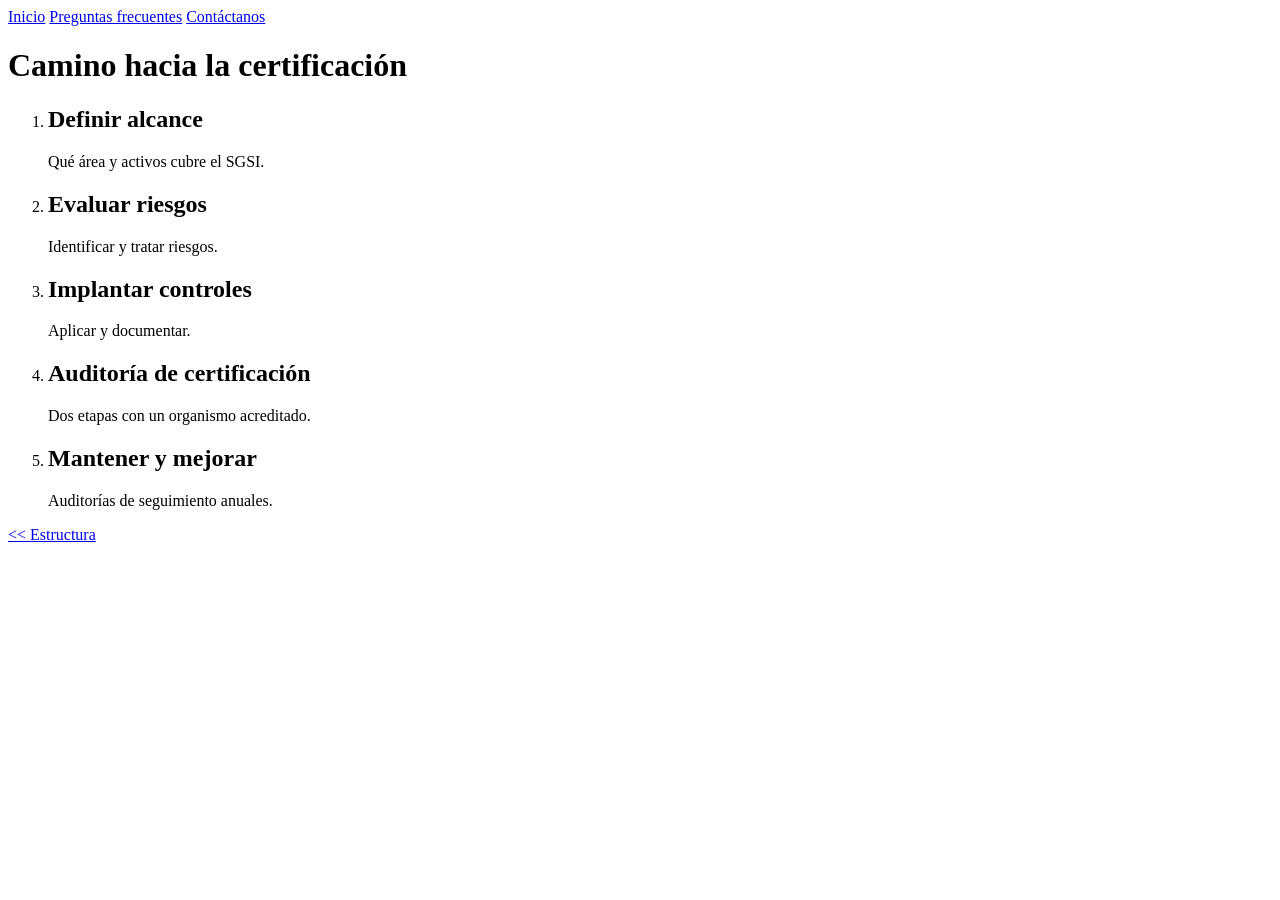
==== certificacion.html @ cd24d399 "Add files via upload" ====
<!DOCTYPE html>
<html lang="es">
<head>
  <meta charset="UTF-8">
  <meta name="viewport" content="width=device-width, initial-scale=1.0">
  <title>Certificación | ISO/IEC 27001</title>
</head>
<body>
  <header>
    <nav>
      <a href="index.html">Inicio</a>
      <a href="preguntas-frecuentes.html">Preguntas frecuentes</a>
      <a href="contacto.html">Contáctanos</a>
    </nav>
  </header>

  <main>
    <h1>Camino hacia la certificación</h1>

    <ol>
      <li>
        <h2>Definir alcance</h2>
        <p>Qué área y activos cubre el SGSI.</p>
      </li>
      <li>
        <h2>Evaluar riesgos</h2>
        <p>Identificar y tratar riesgos.</p>
      </li>
      <li>
        <h2>Implantar controles</h2>
        <p>Aplicar y documentar.</p>
      </li>
      <li>
        <h2>Auditoría de certificación</h2>
        <p>Dos etapas con un organismo acreditado.</p>
      </li>
      <li>
        <h2>Mantener y mejorar</h2>
        <p>Auditorías de seguimiento anuales.</p>
      </li>
    </ol>
  </main>

  <footer>
    <a href="estructura.html">&lt;&lt; Estructura</a>
  </footer>
</body>
</html>
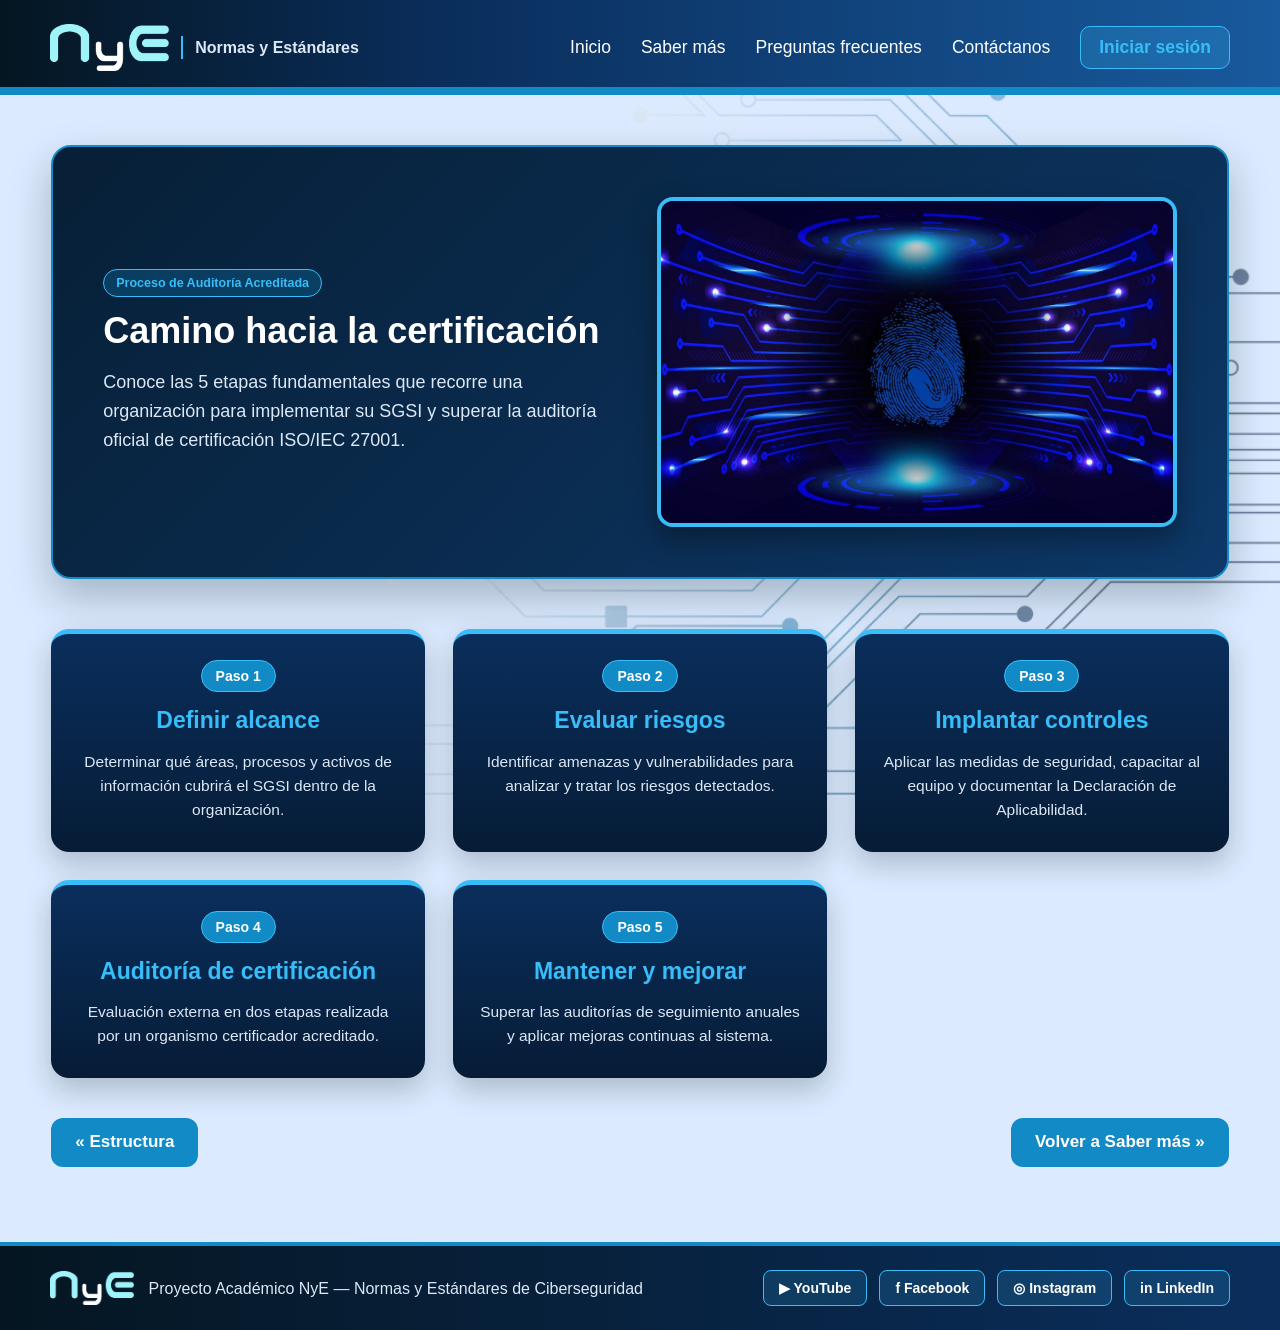
==== commit 60af4756: "Add files via upload" ====
--- a/certificacion.html
+++ b/certificacion.html
@@ -3,46 +3,81 @@
 <head>
   <meta charset="UTF-8">
   <meta name="viewport" content="width=device-width, initial-scale=1.0">
-  <title>Certificación | ISO/IEC 27001</title>
+  <title>Certificación | ISO/IEC 27001 - NyE</title>
+  <link rel="stylesheet" href="css/styles.css">
 </head>
-<body>
+<body class="bg-que-es">
   <header>
-    <nav>
+    <a href="index.html" class="logo">
+      <img src="img/logo.png" alt="Logo NyE">
+      <span class="logo-texto">Normas y Estándares</span>
+    </a>
+    <nav class="enlaces-menu">
       <a href="index.html">Inicio</a>
+      <a href="saber-mas.html">Saber más</a>
       <a href="preguntas-frecuentes.html">Preguntas frecuentes</a>
       <a href="contacto.html">Contáctanos</a>
+      <a href="login.html" class="btn-login-menu">Iniciar sesión</a>
     </nav>
   </header>
 
   <main>
-    <h1>Camino hacia la certificación</h1>
+    <section class="hero-section">
+      <div>
+        <span class="etiqueta">Proceso de Auditoría Acreditada</span>
+        <h1>Camino hacia la certificación</h1>
+        <p>Conoce las 5 etapas fundamentales que recorre una organización para implementar su SGSI y superar la auditoría oficial de certificación ISO/IEC 27001.</p>
+      </div>
+      <!-- ESPACIO PARA IMAGEN EN CERTIFICACIÓN -->
+      <div class="marco-imagen">
+        <img src="img/certificacion-iso.jpg" alt="Certificación ISO 27001" onerror="this.src='img/ciberseguridad-huella.jpg'">
+      </div>
+    </section>
 
-    <ol>
-      <li>
+    <ol class="lista-pasos">
+      <li class="pilar-card">
         <h2>Definir alcance</h2>
-        <p>Qué área y activos cubre el SGSI.</p>
+        <p>Determinar qué áreas, procesos y activos de información cubrirá el SGSI dentro de la organización.</p>
       </li>
-      <li>
+      <li class="pilar-card">
         <h2>Evaluar riesgos</h2>
-        <p>Identificar y tratar riesgos.</p>
+        <p>Identificar amenazas y vulnerabilidades para analizar y tratar los riesgos detectados.</p>
       </li>
-      <li>
+      <li class="pilar-card">
         <h2>Implantar controles</h2>
-        <p>Aplicar y documentar.</p>
+        <p>Aplicar las medidas de seguridad, capacitar al equipo y documentar la Declaración de Aplicabilidad.</p>
       </li>
-      <li>
+      <li class="pilar-card">
         <h2>Auditoría de certificación</h2>
-        <p>Dos etapas con un organismo acreditado.</p>
+        <p>Evaluación externa en dos etapas realizada por un organismo certificador acreditado.</p>
       </li>
-      <li>
+      <li class="pilar-card">
         <h2>Mantener y mejorar</h2>
-        <p>Auditorías de seguimiento anuales.</p>
+        <p>Superar las auditorías de seguimiento anuales y aplicar mejoras continuas al sistema.</p>
       </li>
     </ol>
+
+    <div class="nav-subpagina">
+      <a href="estructura.html" class="btn-atras">&laquo; Estructura</a>
+      <a href="saber-mas.html" class="btn-atras">Volver a Saber más &raquo;</a>
+    </div>
   </main>
 
-  <footer>
-    <a href="estructura.html">&lt;&lt; Estructura</a>
+  <footer class="pie-pagina">
+    <div class="footer-contenido">
+      <div class="footer-marca">
+        <img src="img/logo.png" alt="Logo NyE">
+        <p>Proyecto Académico NyE — Normas y Estándares de Ciberseguridad</p>
+      </div>
+      <div class="footer-redes">
+        <a href="https://youtube.com" target="_blank" rel="noopener">▶ YouTube</a>
+        <a href="https://facebook.com" target="_blank" rel="noopener">f Facebook</a>
+        <a href="https://instagram.com" target="_blank" rel="noopener">◎ Instagram</a>
+        <a href="https://linkedin.com" target="_blank" rel="noopener">in LinkedIn</a>
+      </div>
+    </div>
   </footer>
+
+  <script src="javascript/script.js"></script>
 </body>
-</html>
+</html>
--- a/css/styles.css
+++ b/css/styles.css
@@ -0,0 +1,355 @@
+/* ==========================================================================
+   ARCHIVO: css/styles.css (Sin verde + Sin blanco cansado + Fácil de personalizar)
+   ========================================================================== */
+:root {
+    /* Colores base originales que te gustaron */
+    --azul-oscuro: #051622;
+    --azul-profundo: #071f36;
+    --azul-marino: #0a2e5c;
+    --azul-card: #0d3868;
+    --cian-borde: #118AC5;
+    --cian-brillante: #38bdf8;
+    --blanco: #ffffff;
+    --texto-claro: #dce8f5;
+    --fondo-claro: #dbeafe; /* Fondo general celeste-grisáceo suave (menos blanco) */
+
+    /* ======================================================================
+       ZONA PARA PROBAR COLORES DE CUADROS (Login, Registro, Contacto, FAQ)
+       Cambia estos 4 valores para probar los ejemplos que te dejé abajo:
+       ====================================================================== */
+    --fondo-caja: linear-gradient(135deg, #0c3559 0%, #134e80 100%); /* Azul cian intermedio */
+    --fondo-subcaja: rgba(5, 22, 34, 0.45);  /* Cuadros internos */
+    --texto-caja: #ffffff;                   /* Color de letra dentro del cuadro */
+    --texto-secundario-caja: #bae6fd;        /* Color de subtítulos/párrafos del cuadro */
+
+    --fuente: "Inter", "Segoe UI", Roboto, Arial, sans-serif;
+}
+
+* { box-sizing: border-box; margin: 0; padding: 0; }
+
+body {
+    font-family: var(--fuente);
+    background-color: var(--fondo-claro);
+    color: #0f172a;
+    line-height: 1.45;
+    min-height: 100vh;
+    display: flex;
+    flex-direction: column;
+}
+
+a { color: inherit; text-decoration: none; }
+img { display: block; max-width: 100%; }
+ul, ol { list-style: none; }
+
+/* 1. FONDOS DE PÁGINA (Con velo celeste suave para que el fondo nunca sea blanco brillante) */
+body.bg-que-es {
+    background: linear-gradient(rgba(219, 234, 254, 0.45), rgba(219, 234, 254, 0.45)),
+                var(--fondo-claro) url('../img/fondo-que-es.png') no-repeat right center / 85% fixed;
+}
+body.bg-saber-mas {
+    background: linear-gradient(rgba(203, 225, 246, 0.55), rgba(203, 225, 246, 0.55)),
+                var(--fondo-claro) url('../img/fondo-saber-mas.jpg') no-repeat center center / cover fixed;
+}
+body.bg-oscuro {
+    background: linear-gradient(rgba(5, 22, 34, 0.82), rgba(7, 31, 54, 0.9)),
+                url('../img/fondo oscuro.jpg') no-repeat center center / cover fixed;
+    color: var(--blanco);
+}
+
+/* 2. CABECERA / HEADER UNIFICADO (De vuelta al estilo Cian original sin verde) */
+header {
+    height: 95px;
+    padding: 0 50px;
+    background: linear-gradient(to right, #051622 0%, #0a2e5c 35%, #185a9d 100%);
+    position: relative;
+    display: flex;
+    align-items: center;
+    justify-content: space-between;
+}
+header::after {
+    content: "";
+    position: absolute;
+    bottom: 0; left: 0; width: 100%; height: 8px;
+    background: var(--cian-borde);
+}
+header .logo { display: flex; align-items: center; height: 48px; gap: 12px; }
+header .logo img { height: 100%; width: auto; object-fit: contain; }
+header .logo-texto {
+    font-size: 16px; font-weight: 600; color: var(--texto-claro);
+    border-left: 2px solid var(--cian-brillante); padding-left: 12px;
+}
+header .enlaces-menu { display: flex; align-items: center; gap: 30px; }
+header .enlaces-menu a { font-size: 17.5px; font-weight: 500; color: var(--blanco); transition: 0.3s; }
+header .enlaces-menu a.activo { color: var(--cian-brillante); font-weight: 700; }
+
+/* Botón Iniciar Sesión en Cian/Azul (como el estilo anterior) */
+header .enlaces-menu a.btn-login-menu {
+    background: rgba(56, 189, 248, 0.2);
+    border: 1.5px solid var(--cian-brillante);
+    color: var(--cian-brillante);
+    padding: 8px 18px;
+    border-radius: 10px;
+    font-weight: 700;
+}
+header .enlaces-menu a.btn-login-menu:hover {
+    background: var(--cian-borde);
+    color: var(--blanco) !important;
+}
+
+/* 3. LAYOUT GENERAL Y HERO */
+main { flex: 1; width: 100%; padding: 50px 0 40px 0; }
+
+.hero-section {
+    max-width: 1250px; width: 92%; margin: 0 auto 50px auto;
+    background: linear-gradient(135deg, #071f36 0%, #0d3868 100%);
+    border-radius: 20px; padding: 50px;
+    display: grid; grid-template-columns: 1fr 520px; gap: 45px; align-items: center;
+    box-shadow: 0 18px 40px rgba(5, 22, 34, 0.25);
+    border: 2px solid var(--cian-borde);
+}
+.hero-section h1 { font-size: 36px; color: var(--blanco); margin-bottom: 16px; line-height: 1.2; }
+.hero-section .subtitulo-hero { font-size: 19px; color: var(--cian-brillante); font-weight: 700; margin-bottom: 14px; }
+.hero-section p { font-size: 18px; color: var(--texto-claro); line-height: 1.6; }
+
+.video-container, .marco-imagen {
+    width: 100%; height: 330px; background: var(--azul-oscuro);
+    border: 4px solid var(--cian-brillante); border-radius: 16px;
+    overflow: hidden; box-shadow: 0 12px 28px rgba(0, 0, 0, 0.35);
+}
+.video-container iframe, .marco-imagen img { width: 100%; height: 100%; object-fit: cover; border: none; }
+
+/* 4. PÁGINA SABER MÁS */
+main.layout-saber-mas {
+    display: grid; grid-template-columns: 53% 47%;
+    max-width: 1250px; margin: 50px auto; padding: 0 40px; gap: 40px; align-items: center;
+}
+.tarjeta-info {
+    background: linear-gradient(135deg, #071f36 0%, #0a2e5c 55%, #0d3868 100%);
+    max-width: 580px; min-height: 480px; padding: 70px 45px 45px;
+    border-radius: 28px; border: 2px solid var(--cian-borde);
+    box-shadow: 0 20px 45px rgba(10, 46, 92, 0.28);
+}
+.tarjeta-info h1 { font-size: 33px; color: var(--blanco); margin-bottom: 35px; line-height: 1.25; }
+.tarjeta-info p { font-size: 20px; color: var(--texto-claro); line-height: 1.55; margin-bottom: 18px; }
+.menu-lateral { display: flex; justify-content: center; }
+.nav-botones ul { display: flex; flex-direction: column; gap: 55px; }
+.btn-azul {
+    display: flex; align-items: center; justify-content: center;
+    width: 250px; height: 70px; font-size: 22px; font-weight: 600; color: var(--blanco);
+    background: linear-gradient(135deg, #0a2e5c 0%, #154c8a 100%);
+    border-radius: 20px; border: 1px solid rgba(56, 189, 248, 0.35);
+    border-left: 6px solid var(--cian-brillante);
+    box-shadow: 0 12px 25px rgba(10, 46, 92, 0.25);
+}
+
+/* 5. TARJETAS REUTILIZABLES (Pilares, Estándares, Cláusulas) */
+.titulo-seccion {
+    max-width: 1250px; width: 92%; margin: 0 auto 26px auto;
+    border-left: 6px solid var(--cian-borde); padding-left: 16px;
+}
+.titulo-seccion h2 { font-size: 28px; color: var(--azul-profundo); }
+.titulo-seccion p { font-size: 16px; color: #1e293b; }
+body.bg-oscuro .titulo-seccion h2 { color: var(--blanco); }
+body.bg-oscuro .titulo-seccion p { color: var(--texto-claro); }
+
+.pillars-section, .grid-3 {
+    display: grid; grid-template-columns: repeat(3, 1fr); gap: 34px;
+    max-width: 1250px; width: 92%; margin: 0 auto 50px auto;
+}
+.pilar-card {
+    background: linear-gradient(180deg, #0a2e5c 0%, #061c36 100%);
+    padding: 30px 26px; border-radius: 18px;
+    border-top: 5px solid var(--cian-brillante);
+    box-shadow: 0 12px 28px rgba(5, 22, 34, 0.22);
+    text-align: center; color: var(--blanco);
+}
+.pilar-card h2, .pilar-card h3 { font-size: 23px; color: var(--cian-brillante); margin-bottom: 12px; }
+.pilar-card p { font-size: 15.5px; color: var(--texto-claro); line-height: 1.55; }
+
+.img-tarjeta {
+    width: 100%; height: 155px; border-radius: 12px; overflow: hidden;
+    margin-bottom: 16px; border: 2px solid rgba(56, 189, 248, 0.4); background: var(--azul-oscuro);
+}
+.img-tarjeta img { width: 100%; height: 100%; object-fit: cover; }
+
+/* Etiquetas en Cian (sin verde) */
+.etiqueta {
+    display: inline-block; background: rgba(17, 138, 197, 0.25);
+    border: 1px solid var(--cian-brillante); color: var(--cian-brillante);
+    font-size: 12.5px; font-weight: 700; padding: 4px 12px; border-radius: 99px; margin-bottom: 12px;
+}
+
+/* 6. CUADROS PERSONALIZABLES (Importancia, Login, Registro, Contacto) */
+.caja-clara {
+    background: var(--fondo-caja);
+    color: var(--texto-caja);
+    border-radius: 20px; padding: 38px;
+    border: 2px solid var(--cian-borde);
+    border-top: 5px solid var(--cian-brillante);
+    box-shadow: 0 18px 40px rgba(5, 22, 34, 0.3);
+}
+/* Fuerza que los títulos y párrafos dentro de .caja-clara usen el color de la paleta */
+.caja-clara h1, .caja-clara h2, .caja-clara h3 { color: var(--cian-brillante) !important; }
+.caja-clara p, .caja-clara ul { color: var(--texto-secundario-caja) !important; }
+.caja-clara a { color: var(--cian-brillante) !important; }
+
+.bloque-ancho { max-width: 1250px; width: 92%; margin: 0 auto 45px auto; }
+.grid-beneficios { display: grid; grid-template-columns: repeat(2, 1fr); gap: 20px; margin-top: 22px; }
+.item-beneficio {
+    background: var(--fondo-subcaja);
+    border-left: 5px solid var(--cian-brillante);
+    padding: 16px 20px; border-radius: 10px;
+}
+.item-beneficio strong { display: block; color: var(--cian-brillante); font-size: 17px; margin-bottom: 4px; }
+.item-beneficio span { font-size: 15px; color: var(--texto-claro); }
+
+/* 7. GRILLAS DE ESTRUCTURA Y CERTIFICACIÓN */
+.grid-clausulas {
+    max-width: 1250px; width: 92%; margin: 0 auto 40px auto;
+    display: flex; flex-wrap: wrap; justify-content: center; gap: 24px;
+}
+.grid-clausulas .pilar-card { flex: 0 0 calc((100% - 72px) / 4); min-width: 250px; text-align: left; }
+
+.lista-pasos {
+    counter-reset: paso; max-width: 1250px; width: 92%; margin: 0 auto 40px auto;
+    display: grid; grid-template-columns: repeat(3, 1fr); gap: 28px;
+}
+.lista-pasos li { counter-increment: paso; position: relative; padding-top: 26px; }
+.lista-pasos li::before {
+    content: "Paso " counter(paso);
+    display: inline-block; background: var(--cian-borde); color: var(--blanco);
+    border: 1px solid var(--cian-brillante);
+    font-weight: 800; font-size: 14px; padding: 5px 14px; border-radius: 99px; margin-bottom: 12px;
+}
+
+/* 8. PREGUNTAS FRECUENTES (Ahora en Azul/Cian sin blanco cansado) */
+.layout-2col {
+    max-width: 1250px; width: 92%; margin: 0 auto 45px auto;
+    display: grid; grid-template-columns: 1.35fr 0.9fr; gap: 38px; align-items: start;
+}
+details.item-faq {
+    background: var(--fondo-caja);
+    color: var(--texto-caja);
+    border: 2px solid var(--cian-borde);
+    border-left: 6px solid var(--cian-brillante);
+    border-radius: 14px; margin-bottom: 16px; padding: 18px 22px;
+    box-shadow: 0 10px 24px rgba(5, 22, 34, 0.2);
+}
+details.item-faq[open] { border-color: var(--cian-brillante); }
+details.item-faq summary { font-size: 18px; font-weight: 700; color: var(--blanco); cursor: pointer; }
+details.item-faq p {
+    margin-top: 12px; padding-top: 12px;
+    border-top: 1px solid rgba(56, 189, 248, 0.3);
+    color: var(--texto-claro);
+}
+
+/* 9. FORMULARIOS DE LOGIN, REGISTRO Y CONTACTO */
+.contenedor-auth { max-width: 480px; width: 92%; margin: 10px auto 40px auto; }
+.form-grupo { margin-bottom: 18px; text-align: left; }
+.form-grupo label { display: block; font-weight: 700; font-size: 14.5px; color: var(--cian-brillante); margin-bottom: 6px; }
+.form-grupo input, .form-grupo textarea {
+    width: 100%; padding: 12px 14px;
+    border: 2px solid rgba(56, 189, 248, 0.4);
+    border-radius: 10px; font: inherit; font-size: 15.5px;
+    background: #eef6ff; /* Celeste hielo suave, no blanco puro */
+    color: #0f172a;
+}
+.form-grupo input:focus, .form-grupo textarea:focus {
+    outline: none; border-color: var(--cian-brillante); background: #ffffff;
+}
+
+.btn-principal {
+    display: inline-flex; align-items: center; justify-content: center;
+    padding: 13px 28px;
+    background: linear-gradient(135deg, #118AC5 0%, #0a58ca 100%);
+    border: 1px solid var(--cian-brillante);
+    color: var(--blanco); font-weight: 700; font-size: 16.5px;
+    border-radius: 12px; cursor: pointer; transition: 0.25s;
+}
+.btn-principal:hover { transform: translateY(-2px); filter: brightness(1.12); }
+.btn-ancho { width: 100%; }
+
+.pie-auth {
+    margin-top: 22px; padding-top: 16px;
+    border-top: 1px solid rgba(56, 189, 248, 0.3);
+    text-align: center; font-size: 15px; color: var(--texto-claro);
+}
+.pie-auth a { color: var(--cian-brillante); font-weight: 800; text-decoration: underline; }
+
+.mensaje-exito {
+    display: none; margin-top: 14px; padding: 12px; border-radius: 8px;
+    background: rgba(17, 138, 197, 0.3); border: 1px solid var(--cian-brillante);
+    color: var(--blanco); font-weight: 700; text-align: center;
+}
+
+/* Redes Sociales en Contacto y Footer */
+.grid-redes { display: grid; grid-template-columns: 1fr 1fr; gap: 12px; margin-top: 16px; }
+.btn-red {
+    display: flex; align-items: center; justify-content: center;
+    padding: 11px; border-radius: 10px; font-weight: 700; font-size: 14.5px;
+    background: rgba(5, 22, 34, 0.6); border: 1px solid var(--cian-brillante);
+    color: var(--blanco) !important; transition: 0.25s;
+}
+.btn-red:hover { background: var(--cian-borde); transform: translateY(-2px); }
+
+/* 10. SECCIÓN EQUIPO (5 Integrantes) */
+.grid-equipo {
+    max-width: 1250px; width: 92%; margin: 0 auto 40px auto;
+    display: flex; flex-wrap: wrap; justify-content: center; gap: 26px;
+}
+.card-miembro {
+    flex: 0 0 calc((100% - 52px) / 3); min-width: 260px;
+    background: var(--fondo-caja); color: var(--texto-caja);
+    border-radius: 18px; padding: 28px 22px; text-align: center;
+    border: 2px solid var(--cian-borde);
+    border-top: 5px solid var(--cian-brillante);
+    box-shadow: 0 12px 28px rgba(0,0,0,0.3);
+}
+.foto-miembro {
+    width: 110px; height: 110px; margin: 0 auto 14px; border-radius: 50%;
+    border: 3px solid var(--cian-brillante); overflow: hidden; background: var(--azul-oscuro);
+}
+.foto-miembro img { width: 100%; height: 100%; object-fit: cover; }
+.card-miembro h3 { font-size: 19px; color: var(--blanco); margin-bottom: 4px; }
+.card-miembro span { display: inline-block; font-size: 13px; font-weight: 700; color: var(--cian-brillante); margin-bottom: 10px; }
+.card-miembro p { font-size: 14.5px; color: var(--texto-claro); }
+
+/* 11. NAVEGACIÓN DE SUBPÁGINAS Y PIE DE PÁGINA */
+.nav-subpagina {
+    max-width: 1250px; width: 92%; margin: 0 auto 35px auto;
+    display: flex; justify-content: space-between;
+}
+.btn-atras {
+    display: inline-flex; align-items: center; justify-content: center;
+    padding: 12px 24px; background: var(--cian-borde); color: var(--blanco);
+    font-size: 17px; font-weight: 600; border-radius: 12px;
+}
+
+footer.pie-pagina {
+    background: linear-gradient(to right, #051622 0%, #0a2e5c 100%);
+    color: var(--texto-claro); border-top: 4px solid var(--cian-borde);
+    padding: 24px 50px; margin-top: auto;
+}
+.footer-contenido {
+    max-width: 1250px; margin: 0 auto;
+    display: flex; align-items: center; justify-content: space-between; flex-wrap: wrap; gap: 20px;
+}
+.footer-marca { display: flex; align-items: center; gap: 14px; }
+.footer-marca img { height: 34px; }
+.footer-redes { display: flex; gap: 12px; flex-wrap: wrap; }
+.footer-redes a {
+    background: rgba(56, 189, 248, 0.15); border: 1px solid var(--cian-brillante);
+    color: var(--blanco); padding: 7px 15px; border-radius: 8px; font-size: 14px; font-weight: 600; transition: 0.25s;
+}
+.footer-redes a:hover { background: var(--cian-borde); transform: translateY(-2px); }
+
+/* 12. RESPONSIVO */
+@media (max-width: 992px) {
+    header { flex-direction: column; height: auto; padding: 18px; gap: 14px; }
+    header .enlaces-menu { flex-wrap: wrap; justify-content: center; gap: 16px; }
+    .hero-section, main.layout-saber-mas, .pillars-section, .grid-3, .lista-pasos, .layout-2col, .grid-beneficios {
+        grid-template-columns: 1fr;
+    }
+    .grid-clausulas .pilar-card, .card-miembro { flex: 0 0 100%; }
+    .footer-contenido { flex-direction: column; text-align: center; }
+}
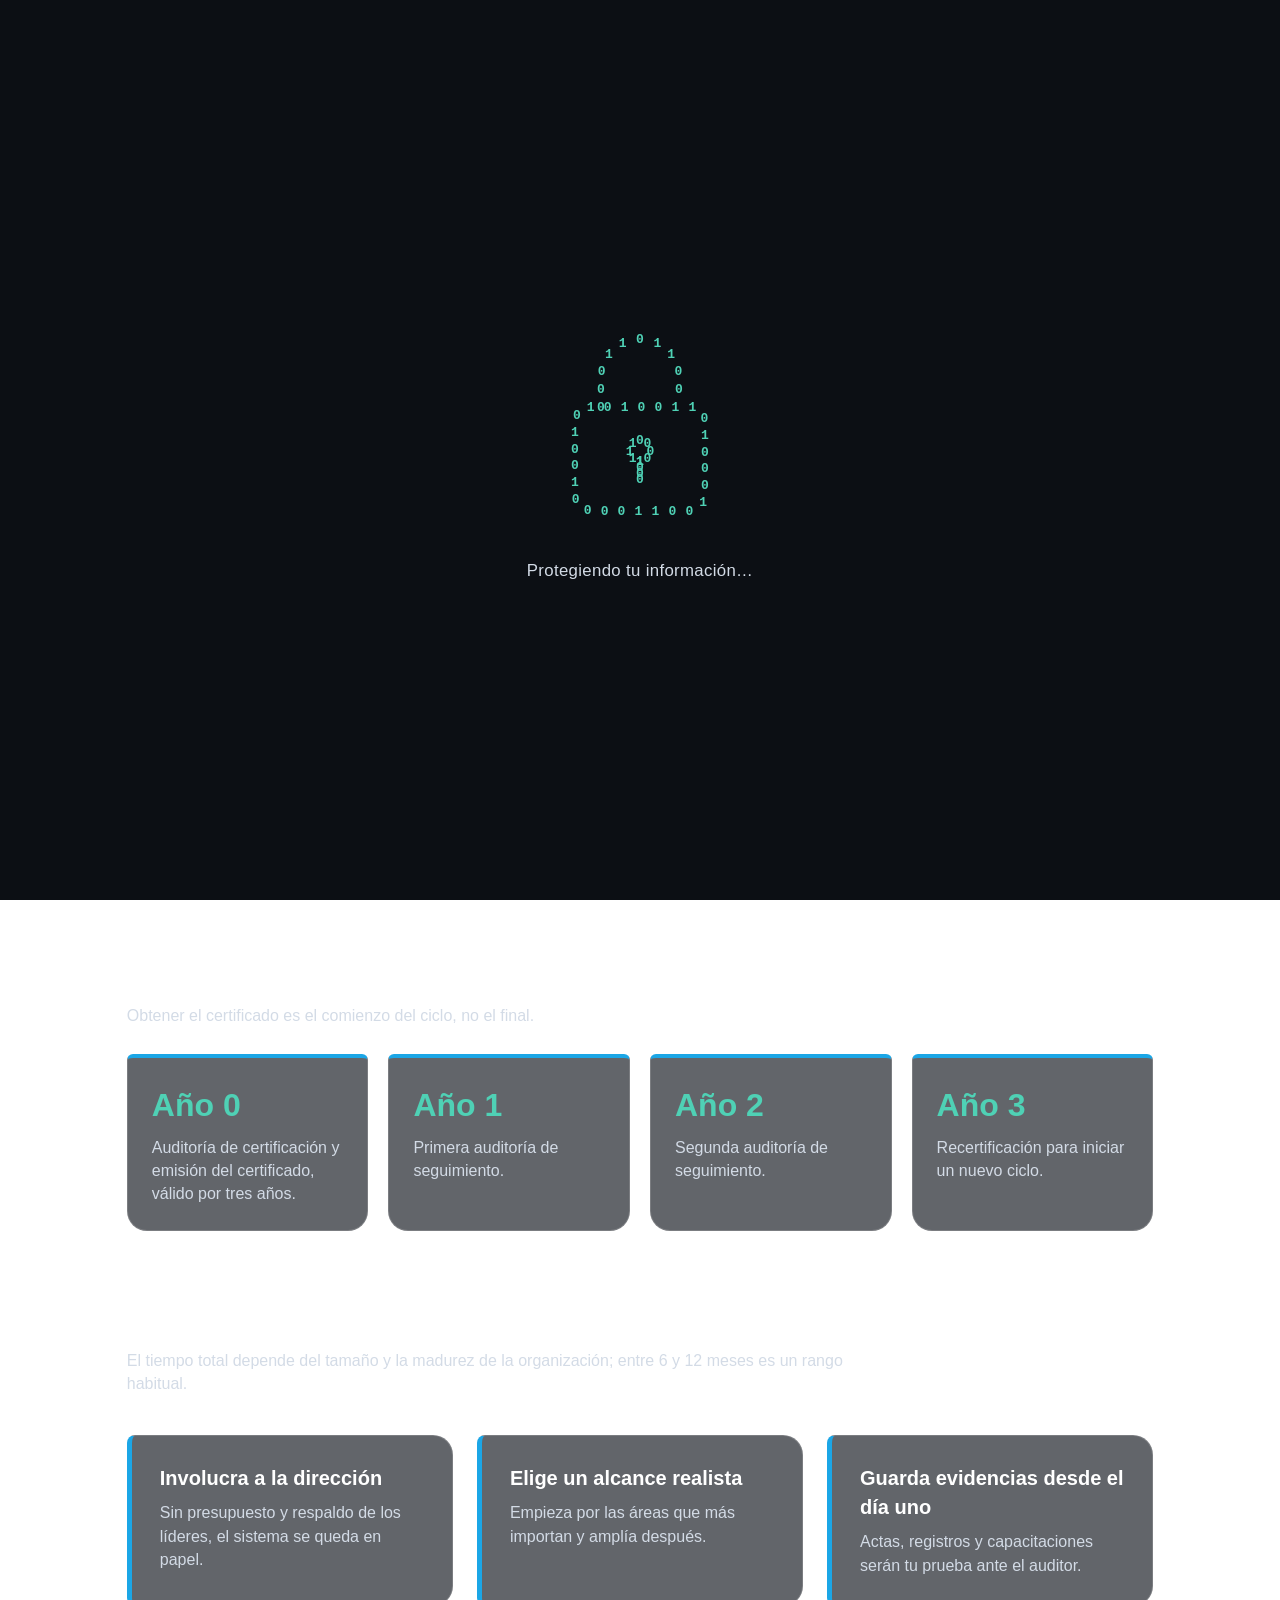
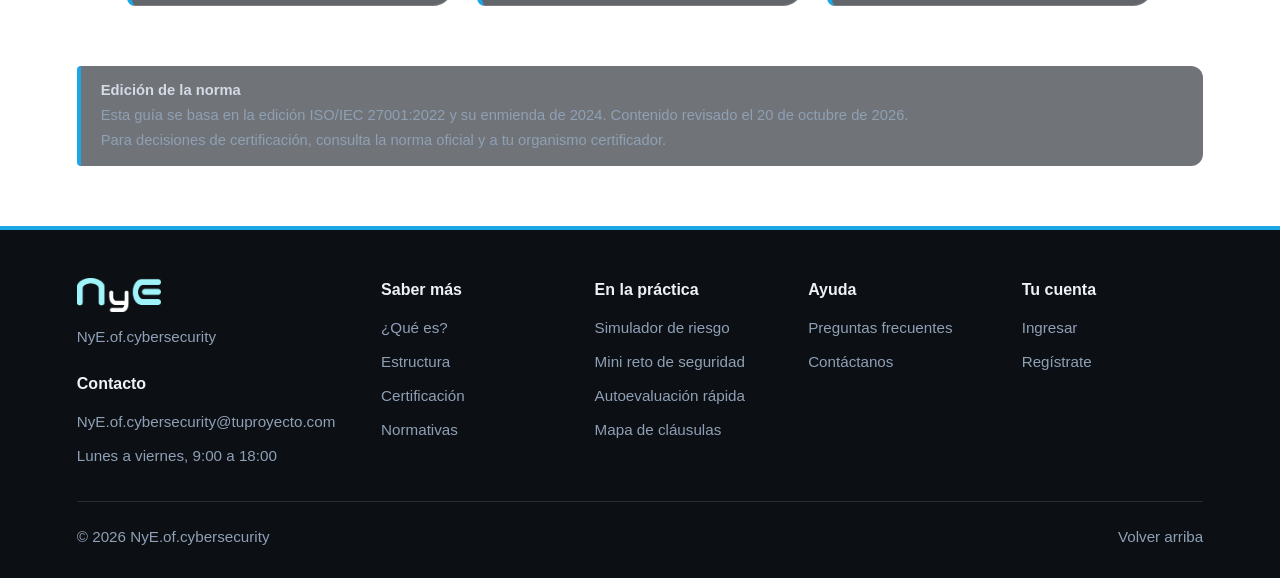
==== commit c96ca305: "Add files via upload" ====
--- a/certificacion.html
+++ b/certificacion.html
@@ -3,81 +3,120 @@
 <head>
   <meta charset="UTF-8">
   <meta name="viewport" content="width=device-width, initial-scale=1.0">
-  <title>Certificación | ISO/IEC 27001 - NyE</title>
-  <link rel="stylesheet" href="css/styles.css">
+  <title>Certificación | ISO/IEC 27001</title>
+  <link rel="stylesheet" href="css/sitio.css">
+  <link rel="stylesheet" href="css/efectos.css">
+  <link rel="stylesheet" href="css/pie.css">
 </head>
-<body class="bg-que-es">
+<body class="pg-certificacion">
+  <div class="precarga" aria-hidden="true"><div class="p-mitad p-arriba"></div><div class="p-mitad p-abajo"></div><div class="p-centro"><svg class="p-svg" viewBox="0 20 200 170" aria-hidden="true"><g class="p-candado"><path d="M70 90V68a30 30 0 0 1 60 0V90"/><path d="M62 90H138a12 12 0 0 1 12 12V158a12 12 0 0 1-12 12H62a12 12 0 0 1-12-12V102a12 12 0 0 1 12-12Z"/><circle cx="100" cy="124" r="8"/><path d="M100 132V150"/></g><g class="p-datos"></g></svg><p class="p-texto">Protegiendo tu información…</p></div></div>
   <header>
-    <a href="index.html" class="logo">
-      <img src="img/logo.png" alt="Logo NyE">
-      <span class="logo-texto">Normas y Estándares</span>
-    </a>
-    <nav class="enlaces-menu">
+    <a class="logo" href="index.html"><img src="css/img/logo.png" alt="NyE, ir al inicio"></a>
+    <nav>
       <a href="index.html">Inicio</a>
-      <a href="saber-mas.html">Saber más</a>
+      <a href="saber-mas.html" class="actual">Saber más</a>
+      <a href="normativas.html">Normativas</a>
+      <a href="practica.html">En la práctica</a>
       <a href="preguntas-frecuentes.html">Preguntas frecuentes</a>
       <a href="contacto.html">Contáctanos</a>
-      <a href="login.html" class="btn-login-menu">Iniciar sesión</a>
+      <a class="acceso" href="login.html">Ingresar</a>
+    <button class="menu-btn" type="button" aria-label="Abrir menú" aria-expanded="false" aria-controls="menu"><span></span><span></span><span></span></button>
     </nav>
   </header>
 
   <main>
-    <section class="hero-section">
+    <h1>Camino hacia la certificación</h1>
+
+    <section class="pasos">
       <div>
-        <span class="etiqueta">Proceso de Auditoría Acreditada</span>
-        <h1>Camino hacia la certificación</h1>
-        <p>Conoce las 5 etapas fundamentales que recorre una organización para implementar su SGSI y superar la auditoría oficial de certificación ISO/IEC 27001.</p>
+        <details>
+          <summary><span class="num">1</span>Definir alcance</summary>
+          <p>Se decide qué áreas, procesos, ubicaciones y activos de información cubrirá el SGSI y cuáles quedan fuera. El alcance debe quedar documentado y considerar el contexto de la organización y las expectativas de las partes interesadas.</p>
+        </details>
+        <details>
+          <summary><span class="num">2</span>Evaluar riesgos</summary>
+          <p>Se identifican los activos, las amenazas y las vulnerabilidades, y se valora la probabilidad y el impacto de cada riesgo. Luego se decide cómo tratarlo (reducirlo, evitarlo, transferirlo o aceptarlo) y se elabora el plan de tratamiento.</p>
+        </details>
+        <details>
+          <summary><span class="num">3</span>Implantar controles</summary>
+          <p>Se aplican los controles elegidos para tratar los riesgos y se documentan las políticas, procedimientos y registros. También se capacita al personal y se hacen auditorías internas y una revisión por la dirección antes de pedir la certificación.</p>
+        </details>
+        <details>
+          <summary><span class="num">4</span>Auditoría de certificación</summary>
+          <p>La realiza un organismo de certificación acreditado en dos etapas: primero se revisa la documentación y la preparación, y luego se comprueba en la práctica que el SGSI funciona. Si todo es conforme, se emite el certificado.</p>
+        </details>
       </div>
-      <!-- ESPACIO PARA IMAGEN EN CERTIFICACIÓN -->
-      <div class="marco-imagen">
-        <img src="img/certificacion-iso.jpg" alt="Certificación ISO 27001" onerror="this.src='img/ciberseguridad-huella.jpg'">
+
+      <div>
+        <details>
+          <summary><span class="num">5</span>Mantener y mejorar</summary>
+          <p>Después de certificarse, el organismo realiza auditorías de seguimiento anuales y, al cumplirse el ciclo de tres años, una recertificación. La organización debe seguir corrigiendo desviaciones y mejorando su SGSI de forma continua.</p>
+        </details>
+      </div>
+    </section>
+  
+    <section class="sec">
+      <h2>Las dos etapas de la auditoría</h2>
+      <p>El organismo de certificación revisa tu sistema primero en papel y luego en la práctica.</p>
+      <div class="clausulas">
+        <article class="pilar-card"><h3>Etapa 1: revisión documental</h3><p>El auditor comprueba que el alcance, la política, el análisis de riesgos y la declaración de aplicabilidad están listos, y que la organización está preparada para continuar.</p></article>
+        <article class="pilar-card"><h3>Etapa 2: verificación en la práctica</h3><p>Se entrevista al personal y se revisan registros para confirmar que los controles se aplican y funcionan de verdad.</p></article>
       </div>
     </section>
 
-    <ol class="lista-pasos">
-      <li class="pilar-card">
-        <h2>Definir alcance</h2>
-        <p>Determinar qué áreas, procesos y activos de información cubrirá el SGSI dentro de la organización.</p>
-      </li>
-      <li class="pilar-card">
-        <h2>Evaluar riesgos</h2>
-        <p>Identificar amenazas y vulnerabilidades para analizar y tratar los riesgos detectados.</p>
-      </li>
-      <li class="pilar-card">
-        <h2>Implantar controles</h2>
-        <p>Aplicar las medidas de seguridad, capacitar al equipo y documentar la Declaración de Aplicabilidad.</p>
-      </li>
-      <li class="pilar-card">
-        <h2>Auditoría de certificación</h2>
-        <p>Evaluación externa en dos etapas realizada por un organismo certificador acreditado.</p>
-      </li>
-      <li class="pilar-card">
-        <h2>Mantener y mejorar</h2>
-        <p>Superar las auditorías de seguimiento anuales y aplicar mejoras continuas al sistema.</p>
-      </li>
-    </ol>
+    <section class="sec">
+      <h2>Tu certificado a lo largo de tres años</h2>
+      <p>Obtener el certificado es el comienzo del ciclo, no el final.</p>
+      <ol class="linea">
+        <li><b>Año 0</b><span>Auditoría de certificación y emisión del certificado, válido por tres años.</span></li>
+        <li><b>Año 1</b><span>Primera auditoría de seguimiento.</span></li>
+        <li><b>Año 2</b><span>Segunda auditoría de seguimiento.</span></li>
+        <li><b>Año 3</b><span>Recertificación para iniciar un nuevo ciclo.</span></li>
+      </ol>
+    </section>
 
-    <div class="nav-subpagina">
-      <a href="estructura.html" class="btn-atras">&laquo; Estructura</a>
-      <a href="saber-mas.html" class="btn-atras">Volver a Saber más &raquo;</a>
-    </div>
+    <section class="sec">
+      <h2>Consejos para llegar preparado</h2>
+      <p>El tiempo total depende del tamaño y la madurez de la organización; entre 6 y 12 meses es un rango habitual.</p>
+      <div class="pillars-section">
+        <article class="pilar-card"><h3>Involucra a la dirección</h3><p>Sin presupuesto y respaldo de los líderes, el sistema se queda en papel.</p></article>
+        <article class="pilar-card"><h3>Elige un alcance realista</h3><p>Empieza por las áreas que más importan y amplía después.</p></article>
+        <article class="pilar-card"><h3>Guarda evidencias desde el día uno</h3><p>Actas, registros y capacitaciones serán tu prueba ante el auditor.</p></article>
+      </div>
+    </section>
   </main>
 
-  <footer class="pie-pagina">
-    <div class="footer-contenido">
-      <div class="footer-marca">
-        <img src="img/logo.png" alt="Logo NyE">
-        <p>Proyecto Académico NyE — Normas y Estándares de Ciberseguridad</p>
+  <footer class="pie">
+    <div class="pie-columnas">
+      <div class="pie-marca">
+        <img class="pie-logo" src="css/img/logo.png" alt="NyE">
+        <p>NyE.of.cybersecurity</p>
+        <h3>Contacto</h3>
+        <a href="mailto:NyE.of.cybersecurity@tuproyecto.com">NyE.of.cybersecurity@tuproyecto.com</a>
+        <span>Lunes a viernes, 9:00 a 18:00</span>
       </div>
-      <div class="footer-redes">
-        <a href="https://youtube.com" target="_blank" rel="noopener">▶ YouTube</a>
-        <a href="https://facebook.com" target="_blank" rel="noopener">f Facebook</a>
-        <a href="https://instagram.com" target="_blank" rel="noopener">◎ Instagram</a>
-        <a href="https://linkedin.com" target="_blank" rel="noopener">in LinkedIn</a>
-      </div>
+      <div><h3>Saber más</h3><a href="que-es.html">¿Qué es?</a><a href="estructura.html">Estructura</a><a href="certificacion.html">Certificación</a><a href="normativas.html">Normativas</a></div>
+      <div><h3>En la práctica</h3><a href="practica.html#riesgo">Simulador de riesgo</a><a href="practica.html#reto">Mini reto de seguridad</a><a href="practica.html#autoevaluacion">Autoevaluación rápida</a><a href="estructura.html#mapa">Mapa de cláusulas</a></div>
+      <div><h3>Ayuda</h3><a href="preguntas-frecuentes.html">Preguntas frecuentes</a><a href="contacto.html">Contáctanos</a></div>
+      <div><h3>Tu cuenta</h3><a href="login.html">Ingresar</a><a href="registro.html">Regístrate</a></div>
     </div>
+    <div class="pie-base"><span>© 2026 NyE.of.cybersecurity</span><a href="#">Volver arriba</a></div>
   </footer>
-
-  <script src="javascript/script.js"></script>
+<div class="menu-pantalla" id="menu" aria-hidden="true">
+    <ol>
+      <li style="--i:0"><a href="index.html">Inicio</a></li>
+      <li style="--i:1"><a href="saber-mas.html">Saber más</a></li>
+      <li style="--i:2"><a href="normativas.html">Normativas</a></li>
+      <li style="--i:3"><a href="practica.html">En la práctica</a></li>
+      <li style="--i:3"><a href="preguntas-frecuentes.html">Preguntas frecuentes</a></li>
+      <li style="--i:4"><a href="contacto.html">Contáctanos</a></li>
+      <li style="--i:5"><a href="login.html">Ingresar</a></li>
+    </ol>
+    <p>NyE.of.cybersecurity</p>
+  </div>
+  <script src="js/efectos.js"></script>
+  <script src="js/interactivo.js"></script>
+  <script src="js/idioma.js"></script>
+  <script src="js/sesion.js"></script>
 </body>
-</html>+</html>
--- a/css/sitio.css
+++ b/css/sitio.css
@@ -0,0 +1,321 @@
+/* sitio.css -> estilo común de todas las páginas internas de NyE.
+   Cada página elige su imagen de fondo con la clase del <body> (pg-...). */
+
+:root {
+  --img: url("img/puntos2.png");
+  --filtro: invert(1);
+  --op: .35;
+  --tam: cover;
+  --azul-noche: #0c0f14;
+  --azul-medio: #141a23;
+  --azul-claro: #17324f;
+  --cian: #1ba6e6;
+  --texto-suave: #8fa0b5;
+  --cristal: rgba(18,22,29, 0.66);
+  --borde: rgba(255, 255, 255, 0.16);
+}
+
+* { box-sizing: border-box; margin: 0; padding: 0; }
+
+html { background: linear-gradient(160deg, #0c0f14 0%, #141a23 60%, #141c28 100%) fixed; }
+
+body {
+  min-height: 100vh;
+  display: flex;
+  flex-direction: column;
+  font-family: "Fira Sans", "Mukta", "Segoe UI", Roboto, Arial, sans-serif;
+  color: #fff;
+  line-height: 1.45;
+}
+
+/* ===== Fondos de imagen ===== */
+body::before,
+body::after { content: ""; position: fixed; inset: 0; z-index: -1; pointer-events: none; }
+body::before {
+  background: var(--img) var(--pos, center) / var(--tam, cover) no-repeat;
+  filter: var(--filtro, none);
+  opacity: var(--op, 1);
+}
+body::after { background: var(--velo, transparent); }
+
+
+a { color: inherit; text-decoration: none; }
+:focus-visible { outline: 3px solid var(--cian); outline-offset: 3px; }
+
+/* ===== Encabezado (igual que la portada) ===== */
+header {
+  position: sticky;
+  top: 0;
+  z-index: 10;
+  display: flex;
+  align-items: center;
+  justify-content: space-between;
+  gap: 20px;
+  min-height: 64px;
+  padding: 6px 3.5% 6px 2.2%;
+  background: linear-gradient(90deg, var(--azul-noche) 0%, var(--azul-medio) 40%, var(--azul-claro) 100%);
+  border-bottom: 4px solid var(--cian);
+}
+.logo { display: block; line-height: 0; }
+.logo img { display: block; height: 38px; width: auto; }
+nav { display: flex; flex-wrap: wrap; align-items: center; gap: clamp(16px, 3vw, 36px); }
+nav a { font-weight: 700; }
+nav a:hover, nav a.actual { text-decoration: underline; text-underline-offset: 6px; text-decoration-thickness: 2px; text-decoration-color: var(--cian); }
+nav a.acceso { padding: 8px 20px; border: 2px solid var(--cian); border-radius: 999px; text-decoration: none; }
+nav a.acceso:hover { background: var(--cian); }
+
+/* ===== Contenedor y tarjetas de cristal ===== */
+main { flex: 1; width: 100%; max-width: 1180px; margin: 0 auto; padding: 56px 6% 30px; }
+h1 { font-size: clamp(1.8rem, 3.6vw, 2.6rem); line-height: 1.2; margin-bottom: 16px; }
+h2 { font-size: 1.5rem; margin-bottom: 12px; }
+main > p { color: #d3dbe6; font-size: 1.15rem; margin-bottom: 30px; max-width: 46rem; }
+
+.tarjeta-info, .content-box, .pilar-card, details, .contact-card, .video-placeholder, .pg-registro aside, .pg-registro section, .pg-contacto main > section {
+  background: var(--cristal);
+  border: 1px solid var(--borde);
+  border-radius: 20px;
+  backdrop-filter: blur(8px);
+  -webkit-backdrop-filter: blur(8px);
+}
+
+/* ===== Saber más ===== */
+.pg-saber main { display: grid; grid-template-columns: 1.2fr .8fr; align-items: center; gap: 50px; padding-top: 80px; }
+.tarjeta-info { padding: 48px 44px; }
+.tarjeta-info h1 { margin-bottom: 24px; }
+.tarjeta-info p { font-size: 1.2rem; color: #d3dbe6; }
+.nav-botones ul { list-style: none; display: flex; flex-direction: column; gap: 26px; align-items: center; }
+.btn-azul {
+  display: flex; align-items: center; justify-content: center;
+  width: min(100%, 280px); height: 66px;
+  font-size: 1.35rem; font-weight: 700;
+  background: linear-gradient(to bottom, #1c232d, #12171e);
+  border: 2px solid var(--cian); border-radius: 999px;
+  transition: background .2s;
+}
+.btn-azul:hover { background: var(--cian); color: var(--azul-noche); }
+
+/* ===== ¿Qué es? ===== */
+.hero-section { display: grid; grid-template-columns: 1.1fr .9fr; gap: 40px; align-items: center; }
+.content-box { padding: 40px; }
+.content-box p { font-size: 1.15rem; color: #d3dbe6; }
+.video-link { display: block; }
+.video-placeholder { display: grid; place-items: center; min-height: 260px; border-style: dashed; color: var(--texto-suave); }
+.pillars-section { display: grid; grid-template-columns: repeat(3, 1fr); gap: 24px; margin-top: 40px; }
+.pilar-card { padding: 28px; border-left: 5px solid var(--cian); border-radius: 8px 20px 20px 8px; }
+.pilar-card p { color: #d3dbe6; }
+
+/* ===== Estructura, certificación, preguntas: acordeones ===== */
+.clausulas, .pasos { display: grid; grid-template-columns: 1fr 1fr; gap: 0 22px; align-items: start; }
+details { margin-bottom: 16px; }
+summary { display: flex; align-items: center; gap: 14px; padding: 18px 22px; font-weight: 700; font-size: 1.1rem; cursor: pointer; list-style: none; }
+summary::-webkit-details-marker { display: none; }
+summary::after { content: "+"; margin-left: auto; font-size: 1.6rem; line-height: 1; color: var(--cian); }
+details[open] summary::after { content: "\2013"; }
+details[open] { border-color: var(--cian); }
+details p { padding: 0 22px 20px; color: #d3dbe6; }
+.num { display: grid; place-items: center; flex: none; width: 34px; height: 34px; border-radius: 50%; background: var(--cian); color: var(--azul-noche); }
+.pg-preguntas main section { max-width: 860px; margin: 0 auto; }
+
+/* ===== Formularios (contacto y registro) ===== */
+.pg-contacto main { display: grid; grid-template-columns: 1.1fr .9fr; gap: 40px; align-items: start; }
+.pg-contacto main > section, .pg-registro section { padding: 40px; }
+.pg-contacto section > p { color: #d3dbe6; margin-bottom: 24px; }
+form > div { margin-bottom: 18px; }
+label { display: block; margin-bottom: 6px; font-weight: 700; }
+label span { color: #ff9a9a; margin-left: 3px; }
+input[type="text"], input[type="email"], input[type="password"], textarea {
+  display: block; width: 100%; padding: 13px 18px;
+  background: rgba(24,29,38, .75); border: 1px solid #2a3342; border-radius: 14px;
+  color: #fff; font: inherit;
+}
+textarea { min-height: 140px; resize: vertical; }
+input:focus, textarea:focus { outline: none; border-color: #00d2ff; box-shadow: 0 0 8px rgba(0, 210, 255, .5); }
+form > div:has(input[type="checkbox"]) { display: flex; align-items: center; gap: 10px; }
+form > div:has(input[type="checkbox"]) label { margin: 0; font-weight: 400; }
+input[type="checkbox"] { width: 20px; height: 20px; accent-color: var(--cian); }
+form button {
+  padding: 13px 32px; background: var(--cian); color: var(--azul-noche);
+  border: 2px solid var(--cian); border-radius: 999px; font: inherit; font-weight: 700; cursor: pointer;
+}
+form button:hover { background: #4cc0f5; border-color: #4cc0f5; }
+
+.contact-card { padding: 28px 30px; }
+.contact-card ul { list-style: none; }
+.contact-card li { padding: 12px 0; overflow-wrap: anywhere; }
+.contact-card li + li { border-top: 1px solid var(--borde); }
+.contact-card a:hover { text-decoration: underline; }
+.pg-contacto aside h2 { margin-bottom: 16px; }
+
+.pg-registro main { display: grid; grid-template-columns: .7fr 1.3fr; gap: 40px; align-items: center; padding-top: 70px; }
+.pg-registro aside { padding: 36px 28px; text-align: center; }
+.pg-registro aside p { margin-bottom: 18px; color: var(--texto-suave); }
+.pg-registro aside a { display: inline-block; padding: 11px 28px; border: 2px solid var(--cian); border-radius: 999px; font-weight: 700; }
+.pg-registro aside a:hover { background: var(--cian); color: var(--azul-noche); }
+.redes { display: flex; gap: 14px; margin-bottom: 12px; }
+.redes button { display: grid; place-items: center; width: 52px; height: 52px; padding: 0; background: #fff; border: 0; border-radius: 50%; cursor: pointer; }
+.redes img { width: 26px; height: 26px; object-fit: contain; }
+.pg-registro section > p { color: var(--texto-suave); margin-bottom: 26px; }
+
+/* ===== Pie con botón "atrás" ===== */
+footer { width: 100%; max-width: 1180px; margin: 0 auto; padding: 10px 6% 50px; }
+footer a { display: inline-block; padding: 10px 26px; border: 2px solid var(--cian); border-radius: 999px; font-weight: 700; background: var(--cristal); }
+footer a:hover { background: var(--cian); color: var(--azul-noche); }
+
+/* ===== Responsivo ===== */
+@media (max-width: 860px) {
+  header { position: static; flex-wrap: wrap; justify-content: center; padding: 10px; }
+  .pg-saber main, .pg-contacto main, .pg-registro main, .hero-section, .pillars-section, .clausulas, .pasos { grid-template-columns: 1fr; }
+  .tarjeta-info, .content-box, .pg-contacto main > section, .pg-registro section { padding: 30px 24px; }
+  main { padding-top: 36px; }
+}
+@media (prefers-reduced-motion: reduce) { .btn-azul { transition: none; } }
+
+/* ===== Normativas ===== */
+.sec { margin-top: 64px; }
+.sec > h2 { font-size: clamp(1.5rem, 2.6vw, 2rem); margin-bottom: 8px; }
+.sec > p { color: #d3dbe6; margin-bottom: 26px; max-width: 46rem; }
+.linea, .temas, .ciclo { display: grid; grid-template-columns: repeat(4, 1fr); gap: 20px; list-style: none; }
+.linea li, .temas li, .ciclo li { padding: 24px; background: var(--cristal); border: 1px solid var(--borde); border-radius: 20px; backdrop-filter: blur(8px); -webkit-backdrop-filter: blur(8px); }
+.linea li { border-top: 4px solid var(--cian); border-radius: 6px 6px 20px 20px; }
+.linea b { display: block; margin-bottom: 8px; font-size: 2rem; color: var(--cian); }
+.linea span, .temas p, .ciclo p { color: #d3dbe6; }
+.temas strong { display: block; font-size: 3rem; line-height: 1; color: var(--cian); }
+.barra { height: 6px; margin: 14px 0; background: rgba(255,255,255,.15); border-radius: 3px; overflow: hidden; }
+.barra i { display: block; width: var(--w); height: 100%; background: var(--cian); }
+.temas h3, .ciclo h3 { margin-bottom: 8px; }
+.ciclo { counter-reset: c; }
+.ciclo li::before { counter-increment: c; content: counter(c); display: grid; place-items: center; width: 34px; height: 34px; margin-bottom: 12px; border-radius: 50%; background: var(--cian); color: var(--azul-noche); font-weight: 700; }
+.normas { list-style: none; counter-reset: n; border-top: 1px solid var(--borde); }
+.normas li { counter-increment: n; display: grid; grid-template-columns: 64px 1fr auto; gap: 18px; align-items: center; padding: 22px 10px; border-bottom: 1px solid var(--borde); transition: padding .25s, background .25s; }
+.normas li::before { content: counter(n, decimal-leading-zero); font-size: 1.6rem; font-weight: 700; color: var(--texto-suave); transition: color .25s; }
+.normas li:hover { padding-left: 26px; background: rgba(27,166,230,.12); }
+.normas li:hover::before { color: var(--cian); }
+.normas h3 { font-size: 1.25rem; }
+.normas p { color: #d3dbe6; }
+.etiqueta { padding: 5px 14px; border: 1px solid var(--cian); border-radius: 999px; font-size: .9rem; white-space: nowrap; }
+@media (max-width: 860px) {
+  .linea, .temas, .ciclo { grid-template-columns: 1fr; }
+  .normas li { grid-template-columns: 44px 1fr; }
+  .etiqueta { grid-column: 2; justify-self: start; }
+}
+
+/* Acento secundario menta para cifras y datos */
+:root { --menta: #4fd1b5; }
+.cifras strong, .linea b, .temas strong { color: var(--menta); }
+.barra i { background: var(--menta); }
+
+/* ===== Más vida: Saber más, ilustración y bloques nuevos ===== */
+.pg-saber .tarjeta-info { position: relative; overflow: hidden; }
+.pg-saber .tarjeta-info::before { content: ""; position: absolute; top: -80px; right: -80px; width: 320px; height: 320px; background: radial-gradient(circle, rgba(27,166,230,.35), transparent 65%); animation: brillo 9s ease-in-out infinite alternate; pointer-events: none; }
+.pg-saber .tarjeta-info > * { position: relative; }
+@keyframes brillo { to { transform: translate(-90px, 120px) scale(1.2); } }
+.pg-saber main > .sec, .pg-saber main > .cta { grid-column: 1 / -1; }
+.ciclo a { display: inline-block; margin-top: 12px; color: var(--cian); font-weight: 700; }
+.ciclo a:hover { text-decoration: underline; }
+.pilar-card h3 { margin-bottom: 8px; font-size: 1.25rem; }
+.clausulas .pilar-card { margin-bottom: 16px; }
+
+.btn { display: inline-block; padding: 12px 26px; border: 2px solid var(--cian); border-radius: 999px; font-weight: 700; transition: background .2s; }
+.btn-cian { background: var(--cian); color: var(--azul-noche); }
+.btn-cian:hover { background: #4cc0f5; border-color: #4cc0f5; }
+.btn-borde:hover { background: rgba(27,166,230,.18); }
+.cta { margin-top: 64px; padding: 48px 32px; text-align: center; background: var(--cristal); border: 1px solid var(--borde); border-radius: 20px; backdrop-filter: blur(8px); -webkit-backdrop-filter: blur(8px); }
+.cta p { max-width: 34rem; margin: 8px auto 24px; color: #d3dbe6; }
+.acciones { display: flex; flex-wrap: wrap; gap: 14px; justify-content: center; }
+
+.ilustracion { display: grid; place-items: center; gap: 8px; padding: 18px; background: var(--cristal); border: 1px solid var(--borde); border-radius: 20px; backdrop-filter: blur(8px); -webkit-backdrop-filter: blur(8px); }
+.ilustracion svg { width: 100%; max-width: 420px; height: auto; }
+.ilustracion figcaption { color: var(--texto-suave); font-size: .95rem; }
+.il-tri { fill: none; stroke: var(--cian); stroke-width: 2; stroke-dasharray: 6 8; animation: fluir 8s linear infinite; }
+.il-escudo { fill: rgba(27,166,230,.14); stroke: var(--cian); stroke-width: 3; }
+.il-llave { fill: var(--menta); }
+.il-nodo { fill: var(--azul-noche); stroke: var(--menta); stroke-width: 3; transform-box: fill-box; transform-origin: center; animation: pulso 3s ease-in-out infinite; }
+.il-txt { fill: #d3dbe6; font: 600 15px "Fira Sans", "Segoe UI", sans-serif; text-anchor: middle; }
+@keyframes fluir { to { stroke-dashoffset: -56; } }
+@keyframes pulso { 50% { transform: scale(1.3); } }
+
+.contact-card + .contact-card { margin-top: 24px; }
+.contact-card h2 { font-size: 1.2rem; }
+.contact-card ol { margin-left: 22px; }
+.contact-card ol li { padding: 8px 0; border: 0; color: #d3dbe6; }
+
+@media (prefers-reduced-motion: reduce) {
+  .il-tri, .il-nodo, .pg-saber .tarjeta-info::before { animation: none; }
+}
+
+/* ===== Saber más: aprovechar el ancho y tarjetas de ruta amplias ===== */
+.pg-saber main { max-width: 1400px; padding-left: 4%; padding-right: 4%; grid-template-columns: 1fr 1fr; align-items: stretch; gap: 32px; padding-top: 56px; }
+.pg-saber .tarjeta-info { padding: 56px 52px; justify-content: center; }
+.pg-saber .tarjeta-info h1 { font-size: clamp(2rem, 3.4vw, 3rem); }
+.pg-saber .nav-botones, .pg-saber .menu-lateral { height: 100%; }
+.pg-saber .nav-botones ul { display: grid; grid-template-columns: 1fr 1fr; gap: 20px; height: 100%; align-items: stretch; }
+.pg-saber .btn-azul {
+  flex-direction: column; align-items: flex-start; justify-content: center;
+  width: 100%; height: 100%; min-height: 150px; padding: 28px 30px; gap: 8px;
+  text-align: left; border: 1px solid var(--borde); border-radius: 20px;
+  background: var(--cristal); backdrop-filter: blur(8px); -webkit-backdrop-filter: blur(8px);
+  transition: border-color .2s, transform .2s;
+}
+.pg-saber .btn-azul span { font-size: 1.5rem; line-height: 1.2; }
+.pg-saber .btn-azul small { font-size: 1rem; font-weight: 400; color: #d3dbe6; }
+.pg-saber .btn-azul:hover { background: var(--cristal); color: #fff; border-color: var(--cian); transform: translateY(-3px); }
+.pg-saber .nav-botones li { display: flex; }
+.pg-saber .sec > p { max-width: 60rem; }
+@media (max-width: 1100px) { .pg-saber main { grid-template-columns: 1fr; } }
+@media (max-width: 560px) { .pg-saber .nav-botones ul { grid-template-columns: 1fr; } .pg-saber .tarjeta-info { padding: 36px 26px; } }
+@media (prefers-reduced-motion: reduce) { .pg-saber .btn-azul { transition: none; transform: none; } }
+
+/* ===== En la práctica ===== */
+.acciones.izq { justify-content: flex-start; margin-bottom: 8px; }
+.contenedor { width: 100%; max-width: 1180px; margin: 0 auto; padding: 0 6%; }
+.sgsi { display: grid; grid-template-columns: 1.1fr .9fr; gap: 32px; align-items: center; }
+.sgsi svg { display: block; width: 100%; max-width: 520px; margin: auto; }
+.nodo { cursor: pointer; }
+.nodo:focus { outline: none; }
+.nodo circle { fill: var(--azul-noche); stroke: var(--cian); stroke-width: 2.5; transition: fill .2s; }
+.nodo use { stroke: var(--cian); fill: none; stroke-width: 1.8; stroke-linecap: round; stroke-linejoin: round; }
+.nodo:hover circle, .nodo:focus-visible circle, .nodo.on circle { fill: var(--cian); }
+.nodo:hover use, .nodo:focus-visible use, .nodo.on use { stroke: var(--azul-noche); }
+.sgsi-info, .sim-controles, .sim-res, .auto { padding: 28px; background: var(--cristal); border: 1px solid var(--borde); border-radius: 20px; backdrop-filter: blur(8px); -webkit-backdrop-filter: blur(8px); }
+.sgsi-info { min-height: 190px; }
+.sgsi-info h3 { margin-bottom: 8px; font-size: 1.4rem; color: var(--menta); }
+.sgsi-info p { color: #d3dbe6; }
+
+.sim { display: grid; grid-template-columns: 1fr 1fr; gap: 24px; }
+.sim-controles label, .auto label { display: flex; align-items: flex-start; gap: 12px; margin: 0 0 16px; font-weight: 400; cursor: pointer; }
+.auto label { align-items: center; }
+.sim-controles .tx { margin: 0; color: inherit; }
+.sim-controles strong { display: block; }
+.sim-controles em { display: block; font-style: normal; font-size: .95rem; color: var(--texto-suave); }
+.sim-controles input, .auto input { flex: none; margin-top: 2px; }
+.medidor { display: grid; grid-template-columns: 100px 1fr 40px; gap: 12px; align-items: center; margin-bottom: 14px; }
+.medidor .barra { height: 10px; margin: 0; }
+.medidor .barra i, .auto .barra i { transition: width .5s; }
+.nivel { margin: 22px 0 14px; padding: 18px; text-align: center; border: 2px solid var(--menta); border-radius: 14px; transition: border-color .3s; }
+.nivel small { display: block; color: var(--texto-suave); }
+.nivel strong { font-size: 2rem; }
+.nivel[data-nivel="medio"] { border-color: #f2c14e; } .nivel[data-nivel="alto"] { border-color: #f28b4e; } .nivel[data-nivel="critico"] { border-color: #ef5b5b; }
+.sim-res p { color: #d3dbe6; }
+
+.banda-clara { margin-top: 72px; padding: 72px 0; background: #eef2f7; color: #0c0f14; }
+.banda-clara h2 { margin-bottom: 8px; color: #0c0f14; }
+.banda-clara .intro-c { max-width: 46rem; margin-bottom: 28px; color: #3b4656; }
+.banda-clara .ico { stroke: #0e6fa8; }
+.practica { display: grid; grid-template-columns: repeat(4, 1fr); gap: 20px; }
+.practica article { padding: 26px; background: #fff; border: 1px solid #d9e0ea; border-radius: 20px; }
+.practica h3 { margin: 12px 0 8px; font-size: 1.15rem; }
+.practica p { color: #3b4656; }
+
+.auto-res { margin-top: 20px; padding-top: 20px; border-top: 1px solid var(--borde); }
+.auto-res strong { font-size: 2rem; color: var(--menta); }
+.auto-res p { margin: 6px 0 16px; color: #d3dbe6; }
+.auto .barra { height: 10px; margin: 8px 0 12px; }
+#autoevaluacion { margin-bottom: 40px; }
+
+@media (max-width: 900px) { .sgsi, .sim { grid-template-columns: 1fr; } .practica { grid-template-columns: 1fr 1fr; } }
+@media (max-width: 520px) { .practica { grid-template-columns: 1fr; } .medidor { grid-template-columns: 90px 1fr 36px; } }
+
+/* ===== Saber más: iconos en las tarjetas; anclas con header fijo ===== */
+html { scroll-padding-top: 90px; }
+.pg-saber .btn-azul .ico { box-sizing: content-box; margin-bottom: 6px; padding: 9px; background: rgba(27,166,230,.12); border-radius: 12px; transition: background .2s; }
+.pg-saber .btn-azul:hover .ico { background: rgba(27,166,230,.24); }
--- a/css/efectos.css
+++ b/css/efectos.css
@@ -0,0 +1,183 @@
+/* efectos.css -> preloader, menú a pantalla completa y aparición al hacer scroll.
+   Lo usa js/efectos.js. Si el JavaScript no carga, el contenido se ve igual. */
+
+/* ===== Intro: cifra de carga y cortinas ===== */
+.cargando { overflow: hidden; }
+.precarga { position: fixed; inset: 0; z-index: 100; pointer-events: none; }
+.p-mitad { position: absolute; left: 0; right: 0; height: 50.2%; background: #0c0f14; transition: transform .9s cubic-bezier(.77, 0, .18, 1); }
+.p-arriba { top: 0; } .p-abajo { bottom: 0; }
+.p-centro { position: absolute; inset: 0; display: grid; place-content: center; justify-items: center; gap: 22px; transition: opacity .4s, transform .4s; }
+.p-svg { width: min(260px, 62vw); height: auto; overflow: visible; }
+.p-candado * { fill: none; stroke: #1ba6e6; stroke-width: 3; stroke-linecap: round; stroke-linejoin: round; opacity: 0; transition: opacity .6s; }
+.armado .p-candado * { opacity: 1; }
+.p-datos text { font: 600 10px ui-monospace, Menlo, Consolas, monospace; fill: #8fa0b5; text-anchor: middle; dominant-baseline: central; opacity: 0; transition: transform 1.1s cubic-bezier(.6, 0, .2, 1), opacity .5s, fill .4s; }
+.p-datos.ver text { opacity: 1; }
+.p-datos text.cifrado { fill: #4fd1b5; }
+.armado .p-datos text { opacity: 0; }
+.p-texto { margin: 0; color: #d3dbe6; font-size: 1.05rem; letter-spacing: .02em; opacity: 0; animation: aparece .6s .5s forwards; }
+@keyframes aparece { to { opacity: 1; } }
+.precarga.listo .p-centro { opacity: 0; transform: translateY(-20px); }
+.precarga.fuera .p-arriba { transform: translateY(-101%); }
+.precarga.fuera .p-abajo { transform: translateY(101%); }
+@keyframes subir { from { opacity: 0; transform: translateY(16px); } }
+
+/* ===== Iconos ===== */
+.ico { width: 30px; height: 30px; stroke: var(--cian, #1ba6e6); fill: none; stroke-width: 1.8; stroke-linecap: round; stroke-linejoin: round; }
+
+/* ===== Línea de tiempo visual ===== */
+.ruta { position: relative; }
+.ruta::before, .ruta::after { content: ""; position: absolute; left: 10%; right: 10%; top: 32px; height: 3px; border-radius: 2px; }
+.ruta::before { background: rgba(255, 255, 255, .14); }
+.ruta::after { background: var(--cian, #1ba6e6); transform-origin: left; transform: scaleX(var(--prog, 0)); }
+.ruta li { padding: 0 8px; background: none; border: 0; border-radius: 0; text-align: center; }
+.ruta li::before { position: relative; z-index: 1; width: 64px; height: 64px; margin: 0 auto 22px; font-size: 1.7rem; border: 3px solid #0c0f14; box-shadow: 0 0 0 2px rgba(27, 166, 230, .5); }
+.ruta .ico { display: block; margin: 0 auto 6px; }
+.ruta h3 { margin-bottom: 6px; }
+
+/* ===== Variedad entre secciones ===== */
+.banda { margin-top: 80px; padding-bottom: 50px; background: rgba(255, 255, 255, .05); border-block: 1px solid rgba(255, 255, 255, .1); }
+.pilar .ico { margin-bottom: 10px; }
+
+/* ===== Botón de idioma ===== */
+.idioma { padding: 6px 12px; background: none; border: 1px solid rgba(255, 255, 255, .45); border-radius: 999px; color: #fff; font: inherit; font-size: .85rem; font-weight: 700; cursor: pointer; }
+.idioma:hover { background: rgba(255, 255, 255, .14); }
+
+@media (max-width: 1000px) { .ruta::before, .ruta::after { display: none; } }
+
+/* ===== Botón del menú ===== */
+.menu-btn { display: grid; gap: 5px; padding: 10px; background: none; border: 0; cursor: pointer; }
+.menu-btn span { display: block; width: 26px; height: 3px; background: #fff; border-radius: 2px; transition: transform .3s, opacity .3s; }
+.menu-abierto .menu-btn span:nth-child(1) { transform: translateY(8px) rotate(45deg); }
+.menu-abierto .menu-btn span:nth-child(2) { opacity: 0; }
+.menu-abierto .menu-btn span:nth-child(3) { transform: translateY(-8px) rotate(-45deg); }
+
+/* ===== Menú a pantalla completa ===== */
+.menu-abierto { overflow: hidden; }
+.menu-abierto header { z-index: 60; }
+
+.menu-pantalla {
+  position: fixed; inset: 0; z-index: 50;
+  display: flex; flex-direction: column; justify-content: center;
+  padding: 90px 10% 40px;
+  background: linear-gradient(rgba(12,15,20, .9), rgba(12,15,20, .96)), url("img/candado-1600.jpg") center / cover;
+  clip-path: circle(0 at calc(100% - 40px) 40px);
+  visibility: hidden;
+  transition: clip-path .7s cubic-bezier(.7, 0, .2, 1), visibility 0s .7s;
+}
+.menu-abierto .menu-pantalla {
+  clip-path: circle(150% at calc(100% - 40px) 40px);
+  visibility: visible;
+  transition: clip-path .7s cubic-bezier(.7, 0, .2, 1), visibility 0s;
+}
+.menu-pantalla ol { list-style: none; counter-reset: m; }
+.menu-pantalla li {
+  counter-increment: m;
+  opacity: 0; transform: translateY(30px);
+  transition: opacity .5s, transform .5s;
+}
+.menu-abierto .menu-pantalla li { opacity: 1; transform: none; transition-delay: calc(var(--i) * 70ms + 300ms); }
+.menu-pantalla a {
+  display: inline-flex; align-items: baseline; gap: 18px;
+  padding: 6px 0;
+  font-size: clamp(2rem, 6vw, 3.8rem); font-weight: 700; line-height: 1.15;
+  transition: color .2s, transform .2s;
+}
+.menu-pantalla a::before { content: counter(m, decimal-leading-zero); font-size: 1rem; color: #1ba6e6; }
+.menu-pantalla a:hover { color: #1ba6e6; transform: translateX(14px); }
+.menu-pantalla p { margin-top: 30px; color: #8fa0b5; }
+
+/* ===== Aparición al hacer scroll ===== */
+.js .reveal { opacity: 0; transform: translateY(28px); transition: opacity .7s, transform .7s; }
+.js .reveal.visible { opacity: 1; transform: none; transition: opacity .7s, transform .7s, padding .25s, background .25s; }
+
+@media (max-width: 860px) {
+  header nav > a:not(.acceso) { display: none; }
+}
+
+@media (prefers-reduced-motion: reduce) {
+  .ruta::after { transform: scaleX(1); }
+  .js .reveal { opacity: 1; transform: none; transition: none; }
+  .menu-pantalla, .menu-abierto .menu-pantalla, .menu-pantalla li { transition: none; }
+}
+
+/* Acento secundario menta para cifras y datos */
+:root { --menta: #4fd1b5; }
+.cifras strong, .linea b, .temas strong { color: var(--menta); }
+.barra i { background: var(--menta); }
+
+
+/* ===== Pestañas (perfil, cláusulas, controles) ===== */
+.tablist { display: flex; flex-wrap: wrap; gap: 10px; margin-bottom: 18px; }
+.tab { padding: 10px 20px; background: transparent; border: 1.5px solid rgba(255, 255, 255, .22); border-radius: 999px; color: #fff; font: inherit; font-weight: 700; cursor: pointer; transition: background .2s, border-color .2s; }
+.tab:hover { border-color: #1ba6e6; }
+.tab[aria-selected="true"] { background: #1ba6e6; border-color: #1ba6e6; color: #0c0f14; }
+.panel { padding: 26px 28px; background: rgba(18, 22, 29, .72); border: 1px solid rgba(255, 255, 255, .16); border-radius: 20px; backdrop-filter: blur(8px); -webkit-backdrop-filter: blur(8px); }
+.panel[hidden], .expl p[hidden] { display: none; }
+.panel > p { margin-bottom: 14px; color: #d3dbe6; }
+.panel > p:last-child { margin-bottom: 0; }
+.panel h3 { margin-bottom: 10px; font-size: 1.3rem; color: #4fd1b5; }
+.panel strong { color: #fff; }
+.perfil .acciones, .panel .acciones { display: flex; flex-wrap: wrap; gap: 12px; margin-top: 18px; }
+.mapa .tab { min-width: 56px; }
+.nota-c { margin-top: 18px; color: #8fa0b5; }
+
+/* ===== Mini reto ===== */
+.reto { display: grid; gap: 12px; max-width: 46rem; margin-bottom: 18px; }
+.reto button { padding: 16px 20px; text-align: left; background: rgba(18, 22, 29, .72); border: 1.5px solid rgba(255, 255, 255, .16); border-radius: 14px; color: #fff; font: inherit; cursor: pointer; transition: border-color .2s; }
+.reto button:hover { border-color: #1ba6e6; }
+.reto button.elegida { border-color: #f28b4e; }
+.reto button.correcta { border-color: #4fd1b5; background: rgba(79, 209, 181, .12); }
+.expl { max-width: 46rem; color: #d3dbe6; }
+
+/* ===== Índice lateral con la sección actual (solo pantallas anchas) ===== */
+.rail { display: none; }
+@media (min-width: 1640px) {
+  .rail { display: block; position: fixed; right: 24px; top: 50%; z-index: 5; width: 190px; transform: translateY(-50%); font-size: .85rem; }
+  .pg-saber .rail { display: none; }
+  .rail b { display: block; margin-bottom: 12px; color: #8fa0b5; font-weight: 600; }
+  .rail ol { position: relative; margin: 0; padding: 0; list-style: none; border-left: 2px solid rgba(255, 255, 255, .14); }
+  .rail ol::after { content: ""; position: absolute; left: -2px; top: 0; width: 2px; height: var(--lectura, 0%); background: #1ba6e6; }
+  .rail a { display: block; padding: 6px 0 6px 14px; color: #8fa0b5; line-height: 1.3; transition: color .2s; }
+  .rail a:hover { color: #fff; }
+  .rail a.on { color: #1ba6e6; font-weight: 700; }
+}
+@media (min-width: 1900px) { .pg-saber .rail { display: block; } }
+
+/* ===== Nota de edición ===== */
+.nota-edicion { width: calc(100% - 12%); max-width: 1180px; margin: 30px auto 0; padding: 14px 20px; background: rgba(18, 22, 29, .6); border-left: 4px solid #1ba6e6; border-radius: 4px 12px 12px 4px; color: #8fa0b5; font-size: .92rem; }
+.nota-edicion strong { color: #d3dbe6; }
+.nota-edicion p { margin-top: 4px; }
+@media (prefers-reduced-motion: reduce) { .tab, .reto button { transition: none; } }
+
+/* ===== Tres pilares: selección ===== */
+.vp { cursor: pointer; transition: opacity .2s; }
+.vp circle { fill: var(--c); fill-opacity: .18; stroke: var(--c); stroke-width: 2; transition: fill-opacity .2s, stroke-width .2s; }
+.vp use { stroke: #fff; fill: none; stroke-width: 1.8; stroke-linecap: round; stroke-linejoin: round; }
+.vp:focus { outline: none; }
+.vp:hover circle, .vp:focus-visible circle { fill-opacity: .3; stroke-width: 3.5; }
+.vp:focus-visible circle { stroke: #fff; }
+.vp.sel circle { fill-opacity: .5; stroke-width: 3.5; }
+.v1, .pilar:nth-child(1) { --c: #1ba6e6; } .v2, .pilar:nth-child(2) { --c: #4fd1b5; } .v3, .pilar:nth-child(3) { --c: #b9cde6; }
+.pilar { cursor: pointer; border-left-color: var(--c); transition: opacity .2s, box-shadow .2s; }
+.pilar .ico { stroke: var(--c); }
+.pilar:hover { box-shadow: 0 0 0 1px var(--c) inset; }
+.pilar:focus-visible { outline: 3px solid #1ba6e6; outline-offset: 3px; }
+.pilar.sel { box-shadow: 0 0 0 2px var(--c) inset; }
+.hay-sel .vp:not(.sel) { opacity: .4; }
+.hay-sel .pilar:not(.sel) { opacity: .6; }
+.ejemplo { margin-top: 12px; padding-top: 12px; border-top: 1px solid rgba(255, 255, 255, .15); color: #d3dbe6; }
+.js .pilar .ejemplo { display: none; }
+.js .pilar.sel .ejemplo { display: block; }
+.venn figcaption { margin-top: 8px; text-align: center; color: #8fa0b5; font-size: .9rem; }
+
+/* ===== Invitación discreta ===== */
+.invitacion { position: fixed; right: 20px; bottom: 20px; z-index: 40; width: min(360px, calc(100vw - 24px)); padding: 18px 44px 18px 20px; background: #151a22; border: 1px solid rgba(255, 255, 255, .18); border-left: 4px solid #1ba6e6; border-radius: 14px; box-shadow: 0 12px 32px rgba(0, 0, 0, .45); color: #fff; opacity: 0; transform: translateY(16px); transition: opacity .35s, transform .35s; }
+.invitacion.ver { opacity: 1; transform: none; }
+.invitacion strong { display: block; margin-bottom: 4px; }
+.invitacion p { margin: 0 0 12px; color: #d3dbe6; font-size: .95rem; }
+.invitacion .acciones { display: flex; flex-wrap: wrap; gap: 8px; }
+.invitacion .btn { padding: 8px 16px; font-size: .9rem; }
+.inv-x { position: absolute; top: 6px; right: 8px; width: 36px; height: 36px; background: none; border: 0; color: #8fa0b5; font-size: 1.5rem; cursor: pointer; }
+.inv-x:hover { color: #fff; }
+@media (max-width: 600px) { .invitacion { left: 12px; right: 12px; bottom: 12px; width: auto; } }
+@media (prefers-reduced-motion: reduce) { .vp, .pilar, .invitacion { transition: none; } .invitacion { transform: none; } }
--- a/css/pie.css
+++ b/css/pie.css
@@ -0,0 +1,12 @@
+/* pie.css -> pie de página común a todas las páginas */
+footer.pie { width: 100%; max-width: none; margin: 60px 0 0; padding: 48px 6% 24px; background: #0c0f14; border-top: 4px solid #1ba6e6; color: #8fa0b5; }
+.pie-columnas { display: grid; grid-template-columns: 1.5fr 1fr 1fr 1fr 1fr; gap: 32px; max-width: 1280px; margin: 0 auto; }
+footer.pie h3 { margin-bottom: 10px; color: #eef2f7; font-size: 1rem; }
+footer.pie a, footer.pie span, footer.pie p { display: block; margin: 0; padding: 6px 0; background: none; border: 0; border-radius: 0; color: #8fa0b5; font-size: .95rem; font-weight: 400; overflow-wrap: anywhere; }
+footer.pie a:hover { background: none; color: #fff; text-decoration: underline; }
+.pie-marca h3 { margin-top: 18px; }
+.pie-logo { display: block; width: auto; height: 34px; margin-bottom: 8px; }
+.pie-base { display: flex; flex-wrap: wrap; justify-content: space-between; gap: 8px; max-width: 1280px; margin: 28px auto 0; padding-top: 18px; border-top: 1px solid rgba(255, 255, 255, .12); }
+.pie-base a, .pie-base span { padding: 4px 0; }
+@media (max-width: 900px) { .pie-columnas { grid-template-columns: 1fr 1fr; } .pie-marca { grid-column: 1 / -1; } }
+@media (max-width: 480px) { .pie-columnas { grid-template-columns: 1fr; } footer.pie a { padding: 10px 0; } }
